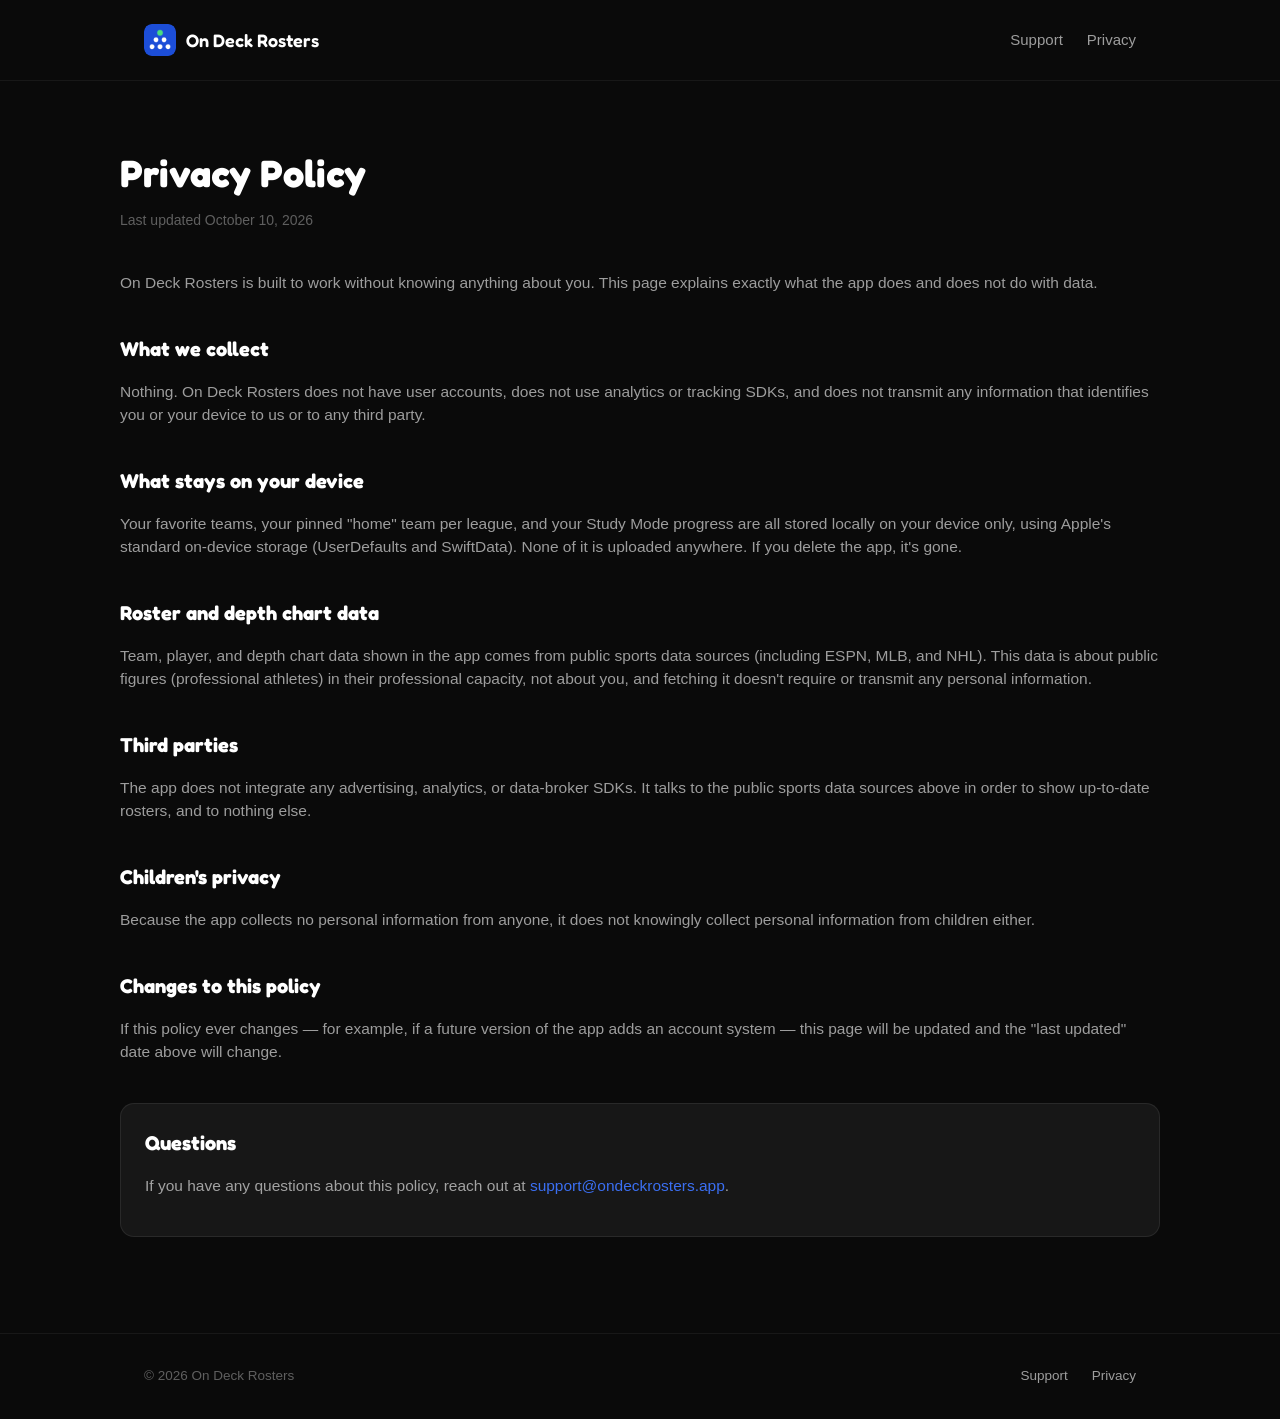
==== privacy.html @ a46d5aa1 "Initial on deck rosters marketing site Landing page, privacy policy, and support page for the iOS ap" ====
<!DOCTYPE html>
<html lang="en">
<head>
  <meta charset="UTF-8" />
  <meta name="viewport" content="width=device-width, initial-scale=1.0" />
  <title>Privacy Policy &mdash; On Deck Rosters</title>
  <meta name="description" content="On Deck Rosters privacy policy." />
  <link rel="icon" type="image/png" sizes="32x32" href="assets/favicon-32.png" />
  <link rel="apple-touch-icon" href="assets/favicon-180.png" />
  <link rel="preconnect" href="https://fonts.googleapis.com" />
  <link rel="preconnect" href="https://fonts.gstatic.com" crossorigin />
  <link href="https://fonts.googleapis.com/css2?family=Fredoka:wght@500;600;700&display=swap" rel="stylesheet" />
  <link rel="stylesheet" href="styles.css" />
</head>
<body>
  <header class="site-header">
    <div class="wrap">
      <a class="brand" href="/">
        <img src="assets/favicon-180.png" alt="" />
        On Deck Rosters
      </a>
      <nav class="site-nav">
        <a href="support.html">Support</a>
        <a href="privacy.html">Privacy</a>
      </nav>
    </div>
  </header>

  <main class="page wrap">
    <h1>Privacy Policy</h1>
    <p class="updated">Last updated October 10, 2026</p>

    <p>On Deck Rosters is built to work without knowing anything about you. This page explains exactly what the app does and does not do with data.</p>

    <h2>What we collect</h2>
    <p>Nothing. On Deck Rosters does not have user accounts, does not use analytics or tracking SDKs, and does not transmit any information that identifies you or your device to us or to any third party.</p>

    <h2>What stays on your device</h2>
    <p>Your favorite teams, your pinned "home" team per league, and your Study Mode progress are all stored locally on your device only, using Apple's standard on-device storage (UserDefaults and SwiftData). None of it is uploaded anywhere. If you delete the app, it's gone.</p>

    <h2>Roster and depth chart data</h2>
    <p>Team, player, and depth chart data shown in the app comes from public sports data sources (including ESPN, MLB, and NHL). This data is about public figures (professional athletes) in their professional capacity, not about you, and fetching it doesn't require or transmit any personal information.</p>

    <h2>Third parties</h2>
    <p>The app does not integrate any advertising, analytics, or data-broker SDKs. It talks to the public sports data sources above in order to show up-to-date rosters, and to nothing else.</p>

    <h2>Children's privacy</h2>
    <p>Because the app collects no personal information from anyone, it does not knowingly collect personal information from children either.</p>

    <h2>Changes to this policy</h2>
    <p>If this policy ever changes &mdash; for example, if a future version of the app adds an account system &mdash; this page will be updated and the "last updated" date above will change.</p>

    <div class="contact-card">
      <h2>Questions</h2>
      <p>If you have any questions about this policy, reach out at <a href="mailto:support@ondeckrosters.app">support@ondeckrosters.app</a>.</p>
    </div>
  </main>

  <footer class="site-footer">
    <div class="wrap">
      <p>&copy; 2026 On Deck Rosters</p>
      <nav class="site-nav">
        <a href="support.html">Support</a>
        <a href="privacy.html">Privacy</a>
      </nav>
    </div>
  </footer>
</body>
</html>
---- styles.css ----
/* On Deck Rosters - brand tokens
   Colors/fonts matched to the iOS app's Theme.swift (dark, near-black,
   scoreboard feel) and the app icon's blue/green mark. */

:root {
  --color-bg: #0a0a0a;
  --color-card: #171717;
  --color-border: rgba(255, 255, 255, 0.08);
  --color-divider: rgba(255, 255, 255, 0.06);

  --color-text: #ffffff;
  --color-text-secondary: rgba(255, 255, 255, 0.6);
  --color-text-tertiary: rgba(255, 255, 255, 0.35);

  --color-blue: #1d4ed8;
  --color-blue-bright: #3b6ff2;
  --color-green: #4ade80;

  --font-display: "Fredoka", -apple-system, BlinkMacSystemFont, "Segoe UI", sans-serif;
  --font-body: -apple-system, BlinkMacSystemFont, "Segoe UI", Roboto, sans-serif;

  --radius-card: 14px;
  --radius-pill: 999px;

  --max-width: 1040px;
}

* {
  box-sizing: border-box;
}

html,
body {
  margin: 0;
  padding: 0;
}

body {
  background: var(--color-bg);
  color: var(--color-text);
  font-family: var(--font-body);
  line-height: 1.5;
  -webkit-font-smoothing: antialiased;
}

a {
  color: var(--color-blue-bright);
  text-decoration: none;
}

a:hover {
  text-decoration: underline;
}

.wrap {
  max-width: var(--max-width);
  margin: 0 auto;
  padding: 0 24px;
}

/* Header */

.site-header {
  padding: 24px 0;
  border-bottom: 1px solid var(--color-divider);
}

.site-header .wrap {
  display: flex;
  align-items: center;
  justify-content: space-between;
}

.brand {
  display: flex;
  align-items: center;
  gap: 10px;
  font-family: var(--font-display);
  font-weight: 600;
  font-size: 18px;
  color: var(--color-text);
}

.brand img {
  width: 32px;
  height: 32px;
  border-radius: 8px;
}

.site-nav {
  display: flex;
  gap: 24px;
  font-size: 15px;
  color: var(--color-text-secondary);
}

.site-nav a {
  color: var(--color-text-secondary);
}

.site-nav a:hover {
  color: var(--color-text);
  text-decoration: none;
}

/* Hero */

.hero {
  padding: 96px 0 64px;
  text-align: center;
}

.hero-icon {
  width: 88px;
  height: 88px;
  border-radius: 20px;
  margin-bottom: 28px;
}

.hero h1 {
  font-family: var(--font-display);
  font-weight: 700;
  font-size: clamp(32px, 6vw, 56px);
  line-height: 1.1;
  margin: 0 0 16px;
  letter-spacing: -0.02em;
}

.hero h1 .accent {
  color: var(--color-green);
}

.hero p {
  font-size: clamp(16px, 2.4vw, 19px);
  color: var(--color-text-secondary);
  max-width: 560px;
  margin: 0 auto 36px;
}

.pill-row {
  display: flex;
  justify-content: center;
  gap: 10px;
  flex-wrap: wrap;
  margin-bottom: 44px;
}

.league-pill {
  font-family: var(--font-display);
  font-weight: 600;
  font-size: 13px;
  letter-spacing: 0.02em;
  padding: 8px 16px;
  border-radius: var(--radius-pill);
  background: var(--color-card);
  border: 1px solid var(--color-border);
  color: var(--color-text-secondary);
}

.cta-row {
  display: flex;
  justify-content: center;
  gap: 12px;
  flex-wrap: wrap;
}

.badge {
  display: inline-flex;
  align-items: center;
  gap: 8px;
  padding: 12px 22px;
  border-radius: var(--radius-pill);
  font-weight: 600;
  font-size: 15px;
}

.badge-primary {
  background: var(--color-blue);
  color: #ffffff;
}

.badge-secondary {
  background: var(--color-card);
  border: 1px solid var(--color-border);
  color: var(--color-text);
}

.badge-primary:hover,
.badge-secondary:hover {
  text-decoration: none;
  filter: brightness(1.1);
}

/* Features */

.features {
  padding: 48px 0 96px;
  display: grid;
  grid-template-columns: repeat(auto-fit, minmax(240px, 1fr));
  gap: 16px;
}

.feature-card {
  background: var(--color-card);
  border: 1px solid var(--color-border);
  border-radius: var(--radius-card);
  padding: 24px;
}

.feature-card .dot {
  width: 10px;
  height: 10px;
  border-radius: 50%;
  background: var(--color-green);
  margin-bottom: 16px;
}

.feature-card h3 {
  font-family: var(--font-display);
  font-size: 17px;
  margin: 0 0 8px;
}

.feature-card p {
  color: var(--color-text-secondary);
  font-size: 14.5px;
  margin: 0;
}

/* Generic content pages (privacy/support) */

.page {
  padding: 64px 0 96px;
}

.page h1 {
  font-family: var(--font-display);
  font-size: clamp(28px, 5vw, 38px);
  margin: 0 0 8px;
}

.page .updated {
  color: var(--color-text-tertiary);
  font-size: 14px;
  margin: 0 0 40px;
}

.page h2 {
  font-family: var(--font-display);
  font-size: 20px;
  margin: 40px 0 12px;
}

.page p,
.page li {
  color: var(--color-text-secondary);
  font-size: 15.5px;
}

.page ul {
  padding-left: 20px;
}

.contact-card {
  margin-top: 40px;
  background: var(--color-card);
  border: 1px solid var(--color-border);
  border-radius: var(--radius-card);
  padding: 24px;
}

.contact-card h2 {
  margin-top: 0;
}

.faq-item {
  border-bottom: 1px solid var(--color-divider);
  padding: 20px 0;
}

.faq-item:last-child {
  border-bottom: none;
}

.faq-item h3 {
  font-family: var(--font-display);
  font-size: 16px;
  margin: 0 0 8px;
}

.faq-item p {
  margin: 0;
}

/* Footer */

.site-footer {
  border-top: 1px solid var(--color-divider);
  padding: 32px 0;
}

.site-footer .wrap {
  display: flex;
  align-items: center;
  justify-content: space-between;
  flex-wrap: wrap;
  gap: 16px;
}

.site-footer p {
  color: var(--color-text-tertiary);
  font-size: 13.5px;
  margin: 0;
}

.site-footer .site-nav {
  font-size: 13.5px;
}

@media (max-width: 560px) {
  .site-header .wrap {
    flex-direction: column;
    gap: 16px;
  }

  .hero {
    padding: 64px 0 48px;
  }
}
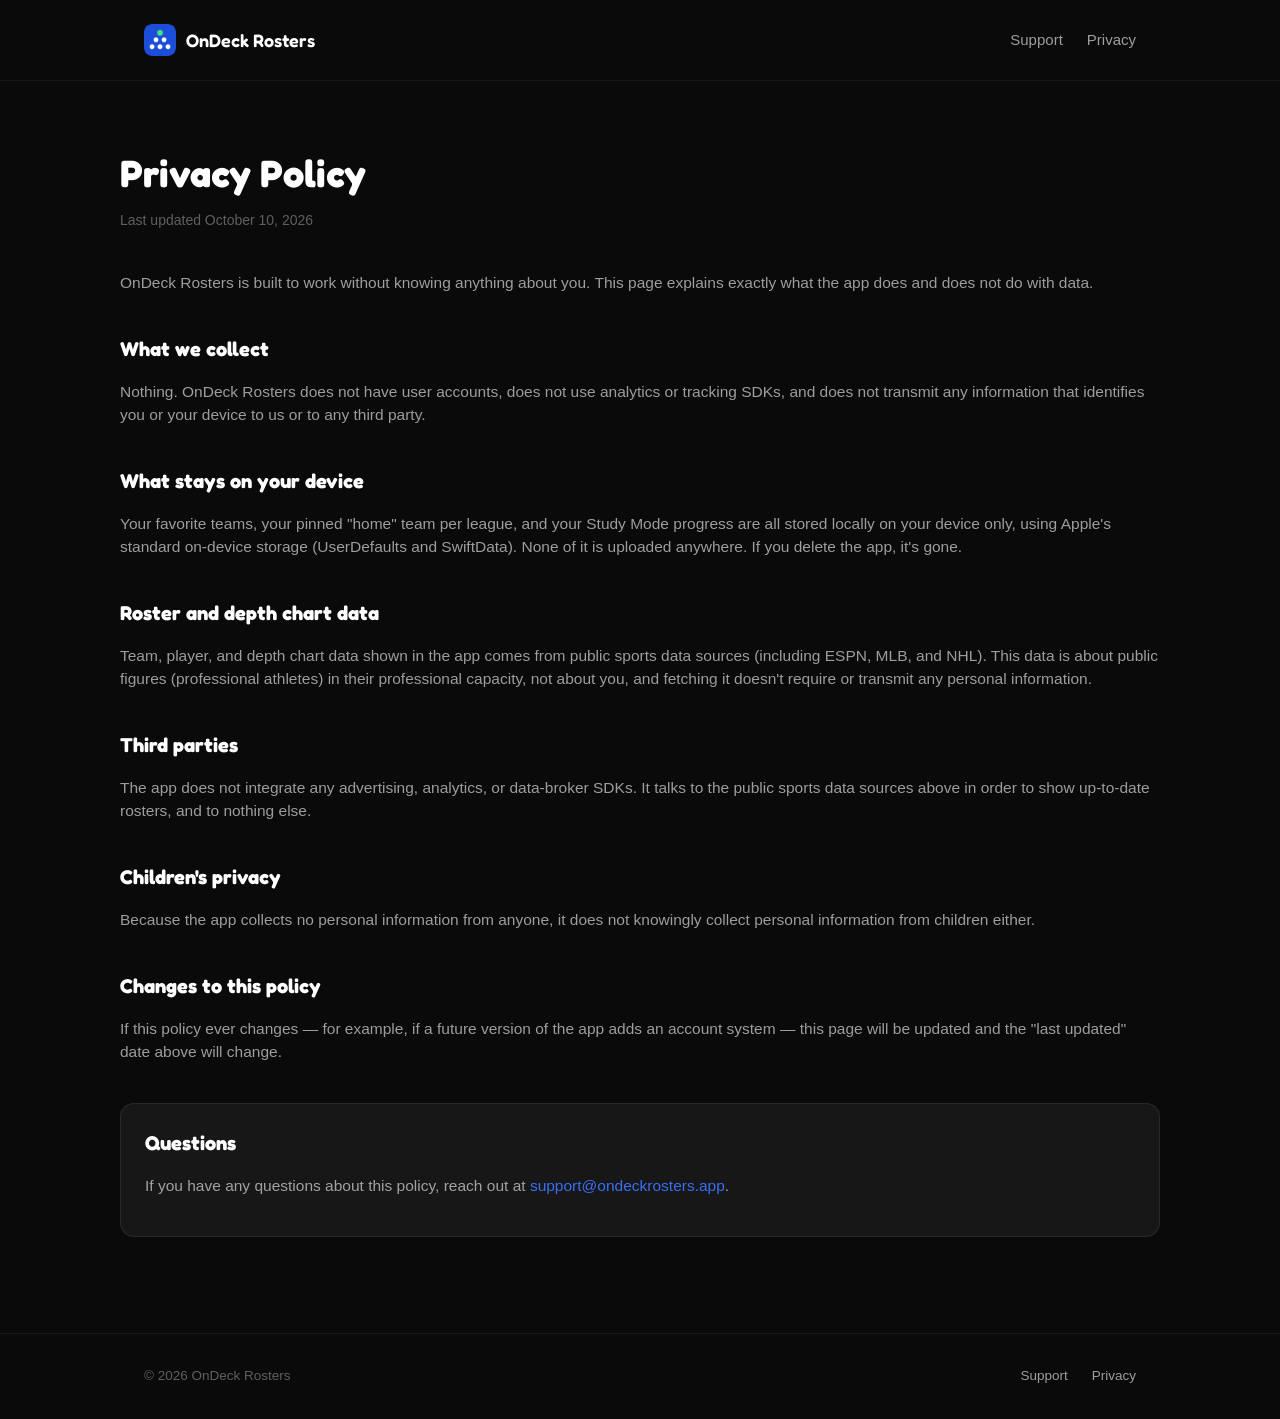
==== commit abdd3e3e: "Rename brand to OnDeck Rosters Co-Authored-By: Claude Sonnet 5 <noreply@anthropic.com>" ====
--- a/privacy.html
+++ b/privacy.html
@@ -3,8 +3,8 @@
 <head>
   <meta charset="UTF-8" />
   <meta name="viewport" content="width=device-width, initial-scale=1.0" />
-  <title>Privacy Policy &mdash; On Deck Rosters</title>
-  <meta name="description" content="On Deck Rosters privacy policy." />
+  <title>Privacy Policy &mdash; OnDeck Rosters</title>
+  <meta name="description" content="OnDeck Rosters privacy policy." />
   <link rel="icon" type="image/png" sizes="32x32" href="assets/favicon-32.png" />
   <link rel="apple-touch-icon" href="assets/favicon-180.png" />
   <link rel="preconnect" href="https://fonts.googleapis.com" />
@@ -17,7 +17,7 @@
     <div class="wrap">
       <a class="brand" href="/">
         <img src="assets/favicon-180.png" alt="" />
-        On Deck Rosters
+        OnDeck Rosters
       </a>
       <nav class="site-nav">
         <a href="support.html">Support</a>
@@ -30,10 +30,10 @@
     <h1>Privacy Policy</h1>
     <p class="updated">Last updated October 10, 2026</p>
 
-    <p>On Deck Rosters is built to work without knowing anything about you. This page explains exactly what the app does and does not do with data.</p>
+    <p>OnDeck Rosters is built to work without knowing anything about you. This page explains exactly what the app does and does not do with data.</p>
 
     <h2>What we collect</h2>
-    <p>Nothing. On Deck Rosters does not have user accounts, does not use analytics or tracking SDKs, and does not transmit any information that identifies you or your device to us or to any third party.</p>
+    <p>Nothing. OnDeck Rosters does not have user accounts, does not use analytics or tracking SDKs, and does not transmit any information that identifies you or your device to us or to any third party.</p>
 
     <h2>What stays on your device</h2>
     <p>Your favorite teams, your pinned "home" team per league, and your Study Mode progress are all stored locally on your device only, using Apple's standard on-device storage (UserDefaults and SwiftData). None of it is uploaded anywhere. If you delete the app, it's gone.</p>
@@ -58,7 +58,7 @@
 
   <footer class="site-footer">
     <div class="wrap">
-      <p>&copy; 2026 On Deck Rosters</p>
+      <p>&copy; 2026 OnDeck Rosters</p>
       <nav class="site-nav">
         <a href="support.html">Support</a>
         <a href="privacy.html">Privacy</a>
--- a/styles.css
+++ b/styles.css
@@ -1,4 +1,4 @@
-/* On Deck Rosters - brand tokens
+/* OnDeck Rosters - brand tokens
    Colors/fonts matched to the iOS app's Theme.swift (dark, near-black,
    scoreboard feel) and the app icon's blue/green mark. */
 
